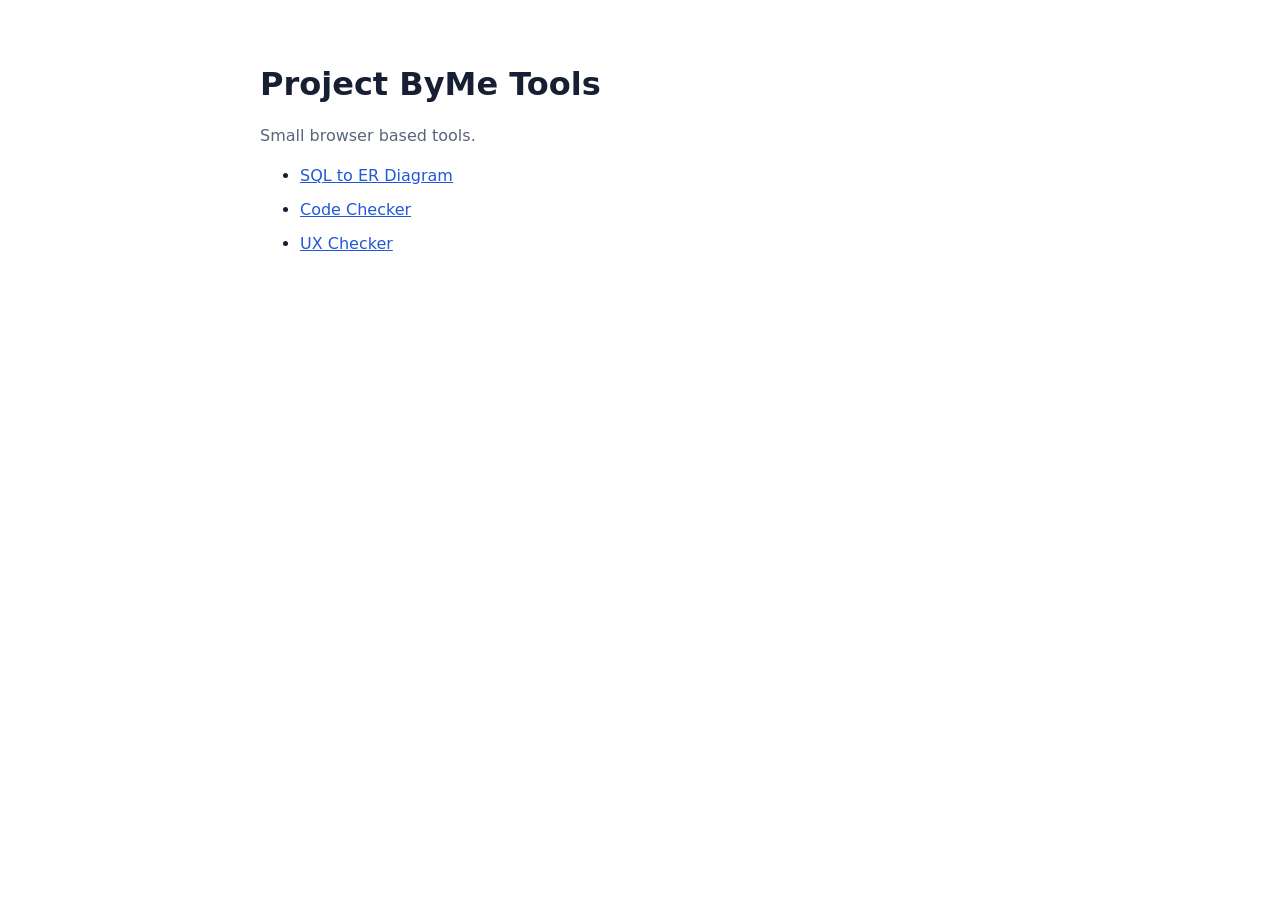
==== index.html @ 667dc9db "Initial commit" ====
<!doctype html>
<html lang="en">
<head>
  <meta charset="utf-8">
  <meta name="viewport" content="width=device-width, initial-scale=1">
  <title>Project ByMe Tools</title>
  <style>
    body { max-width: 760px; margin: 60px auto; padding: 0 20px; font: 16px/1.5 system-ui, sans-serif; color: #172033; }
    h1 { margin-bottom: 8px; }
    p { color: #596579; }
    a { color: #2457d6; }
    li { margin: 10px 0; }
  </style>
</head>
<body>
  <h1>Project ByMe Tools</h1>
  <p>Small browser based tools.</p>
  <ul>
    <li><a href="tools/er-diagram.html">SQL to ER Diagram</a></li>
    <li><a href="tools/code-checker.html">Code Checker</a></li>
    <li><a href="tools/ux-checker.html">UX Checker</a></li>
  </ul>
</body>
</html>
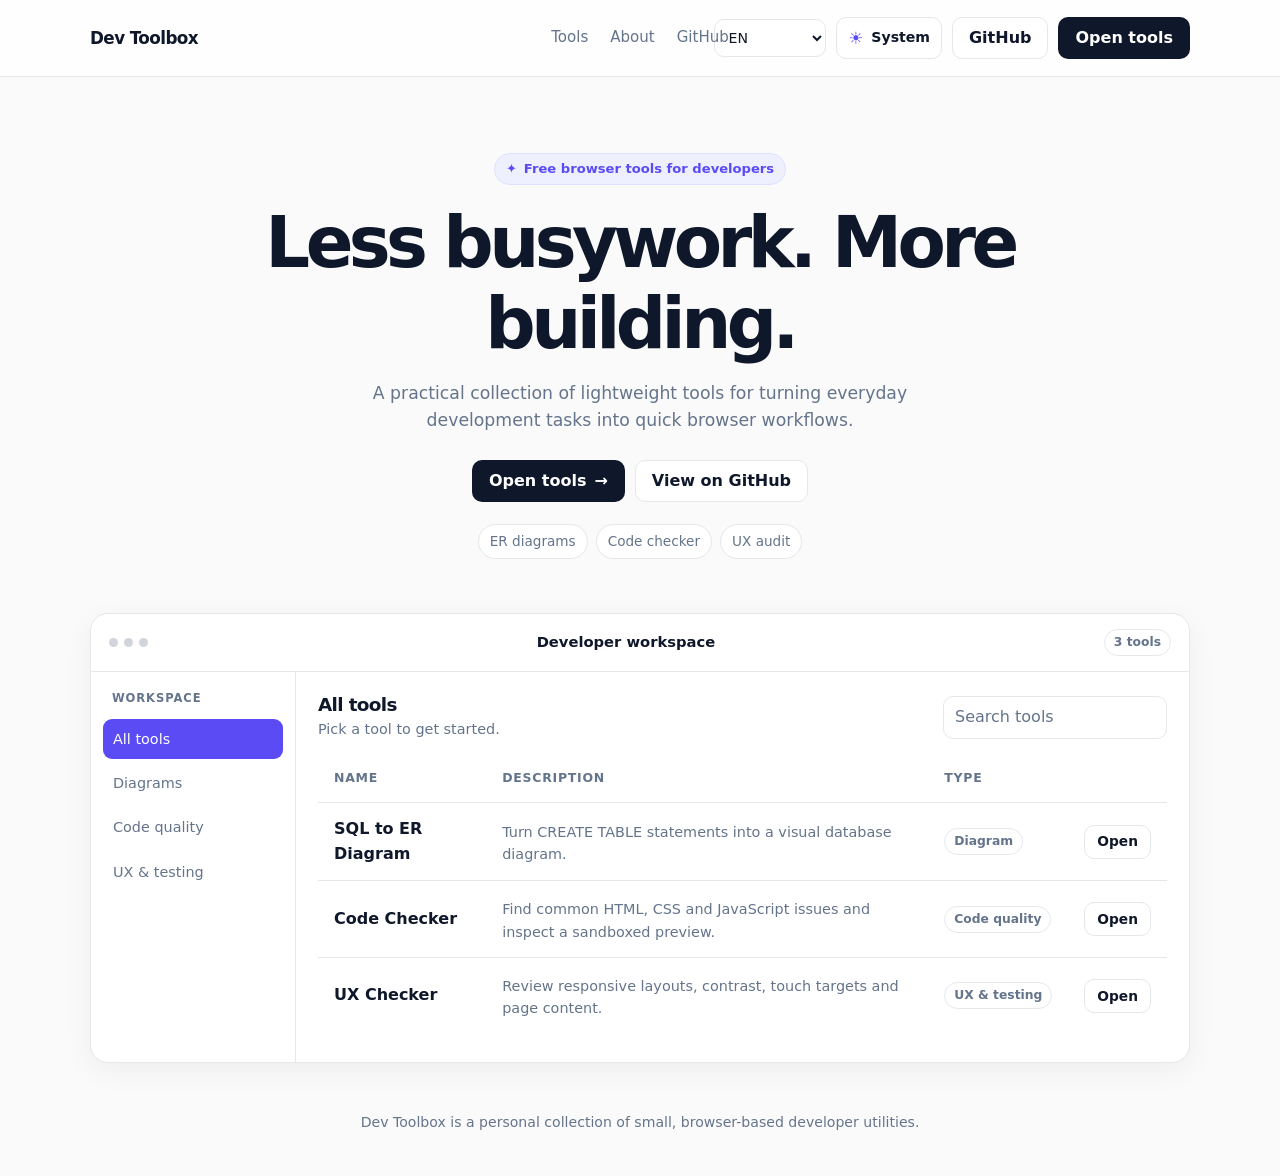
==== commit 0330c084: "Sync latest UI" ====
--- a/index.html
+++ b/index.html
@@ -3,22 +3,153 @@
 <head>
   <meta charset="utf-8">
   <meta name="viewport" content="width=device-width, initial-scale=1">
-  <title>Project ByMe Tools</title>
-  <style>
-    body { max-width: 760px; margin: 60px auto; padding: 0 20px; font: 16px/1.5 system-ui, sans-serif; color: #172033; }
-    h1 { margin-bottom: 8px; }
-    p { color: #596579; }
-    a { color: #2457d6; }
-    li { margin: 10px 0; }
-  </style>
+  <meta name="description" content="A small collection of free browser tools for developers.">
+  <script>(function(){var theme='system';try{var saved=localStorage.getItem('dev-toolbox-theme');if(saved==='light'||saved==='dark'||saved==='system')theme=saved;}catch(e){}document.documentElement.setAttribute('data-theme',theme);var lang='en';try{var l=localStorage.getItem('dev-toolbox-language');if(l==='th'||l==='zh-CN')lang=l;else if(!l){var b=(navigator.language||'').toLowerCase();lang=b.indexOf('th')===0?'th':b.indexOf('zh')===0?'zh-CN':'en';}}catch(e){}document.documentElement.lang=lang;}());</script>
+  <script defer src="assets/i18n.js"></script>
+  <title>Dev Toolbox — Browser tools for developers</title>
+  <link rel="stylesheet" href="assets/style.css">
 </head>
-<body>
-  <h1>Project ByMe Tools</h1>
-  <p>Small browser based tools.</p>
-  <ul>
-    <li><a href="tools/er-diagram.html">SQL to ER Diagram</a></li>
-    <li><a href="tools/code-checker.html">Code Checker</a></li>
-    <li><a href="tools/ux-checker.html">UX Checker</a></li>
-  </ul>
+<body class="landing-page">
+  <header class="top-nav">
+    <div class="container nav-inner">
+      <a class="brand" href="index.html">Dev Toolbox</a>
+      <nav class="nav-links" aria-label="Main navigation" data-i18n-aria="Main navigation">
+        <a href="#tools" data-i18n="Tools">Tools</a>
+        <a href="#about" data-i18n="About">About</a>
+        <a href="https://github.com/">GitHub</a>
+      </nav>
+      <div class="nav-actions">
+        <select class="language-select" aria-label="Language" data-i18n-aria="Language"><option value="en">EN</option><option value="th">ไทย</option><option value="zh-CN">中文</option></select>
+        <button class="theme-button" type="button" aria-label="Theme: System" data-i18n-aria="Theme"><span class="theme-icon" aria-hidden="true">◐</span><span class="theme-label" data-i18n="System">System</span></button>
+        <a class="button button-secondary" href="https://github.com/" data-i18n="GitHub">GitHub</a>
+        <a class="button button-primary" href="#tools" data-i18n="Open tools">Open tools</a>
+      </div>
+    </div>
+  </header>
+
+  <main>
+    <section class="hero container" aria-labelledby="hero-heading">
+      <span class="badge"><span aria-hidden="true">✦</span> <span data-i18n="Free browser tools for developers">Free browser tools for developers</span></span>
+      <h1 id="hero-heading" data-i18n="Less busywork. More building.">Less busywork.<br><span>More building.</span></h1>
+      <p class="hero-copy" data-i18n="A practical collection of lightweight tools for turning everyday development tasks into quick browser workflows.">A practical collection of lightweight tools for turning everyday development tasks into quick browser workflows.</p>
+      <div class="hero-actions">
+        <a class="button button-primary" href="#tools"><span data-i18n="Open tools">Open tools</span> <span aria-hidden="true">→</span></a>
+        <a class="button button-secondary" href="https://github.com/" data-i18n="View on GitHub">View on GitHub</a>
+      </div>
+      <div class="chips" aria-label="Tool highlights">
+        <span class="chip" data-i18n="ER diagrams">ER diagrams</span>
+        <span class="chip" data-i18n="Code checker">Code checker</span>
+        <span class="chip" data-i18n="UX audit">UX audit</span>
+      </div>
+    </section>
+
+    <section id="tools" class="container" aria-labelledby="tools-heading">
+      <div class="tool-window card">
+        <div class="window-bar">
+          <div class="window-dots" aria-hidden="true"><i></i><i></i><i></i></div>
+          <div class="window-title" data-i18n="Developer workspace">Developer workspace</div>
+          <span class="pill" data-i18n="3 tools">3 tools</span>
+        </div>
+        <div class="window-layout">
+          <aside class="tool-sidebar" aria-label="Tool categories" data-i18n-aria="Tool categories">
+            <p class="sidebar-label" data-i18n="Workspace">Workspace</p>
+            <button class="sidebar-item active" type="button" data-category="all" aria-pressed="true" data-i18n="All tools">All tools</button>
+            <button class="sidebar-item" type="button" data-category="diagram" aria-pressed="false" data-i18n="Diagrams">Diagrams</button>
+            <button class="sidebar-item" type="button" data-category="code" aria-pressed="false" data-i18n="Code quality">Code quality</button>
+            <button class="sidebar-item" type="button" data-category="ux" aria-pressed="false" data-i18n="UX & testing">UX &amp; testing</button>
+          </aside>
+          <div class="window-content">
+            <div class="table-toolbar">
+              <div>
+                <h2 id="tools-heading" data-i18n="All tools">All tools</h2>
+                <p class="tool-description" data-i18n="Pick a tool to get started.">Pick a tool to get started.</p>
+              </div>
+              <label class="search-box">
+                <span class="visually-hidden" data-i18n="Search tools">Search tools</span>
+                <input id="tool-search" type="search" placeholder="Search tools…" data-i18n-placeholder="Search tools" autocomplete="off">
+              </label>
+            </div>
+            <table class="tool-table">
+              <thead><tr><th scope="col" data-i18n="Name">Name</th><th scope="col" data-i18n="Description">Description</th><th scope="col" data-i18n="Type">Type</th><th scope="col"><span class="visually-hidden" data-i18n="Open">Open</span></th></tr></thead>
+              <tbody id="tool-rows">
+                <tr data-category="diagram">
+                  <td data-label="Name" data-i18n-label="Name"><a class="tool-name" href="tools/er-diagram.html" data-i18n="SQL to ER Diagram">SQL to ER Diagram</a></td>
+                  <td data-label="Description" data-i18n-label="Description"><p class="tool-description" data-i18n="Turn CREATE TABLE statements into a visual database diagram.">Turn CREATE TABLE statements into a visual database diagram.</p></td>
+                  <td data-label="Type" data-i18n-label="Type"><span class="pill" data-i18n="Diagram">Diagram</span></td>
+                  <td data-label=""><a class="button button-secondary open-link" href="tools/er-diagram.html" data-i18n="Open">Open</a></td>
+                </tr>
+                <tr data-category="code">
+                  <td data-label="Name" data-i18n-label="Name"><a class="tool-name" href="tools/code-checker.html" data-i18n="Code Checker">Code Checker</a></td>
+                  <td data-label="Description" data-i18n-label="Description"><p class="tool-description" data-i18n="Find common HTML, CSS and JavaScript issues and inspect a sandboxed preview.">Find common HTML, CSS and JavaScript issues and inspect a sandboxed preview.</p></td>
+                  <td data-label="Type" data-i18n-label="Type"><span class="pill" data-i18n="Code quality">Code quality</span></td>
+                  <td data-label=""><a class="button button-secondary open-link" href="tools/code-checker.html" data-i18n="Open">Open</a></td>
+                </tr>
+                <tr data-category="ux">
+                  <td data-label="Name" data-i18n-label="Name"><a class="tool-name" href="tools/ux-checker.html" data-i18n="UX Checker">UX Checker</a></td>
+                  <td data-label="Description" data-i18n-label="Description"><p class="tool-description" data-i18n="Review responsive layouts, contrast, touch targets and page content.">Review responsive layouts, contrast, touch targets and page content.</p></td>
+                  <td data-label="Type" data-i18n-label="Type"><span class="pill" data-i18n="UX & testing">UX &amp; testing</span></td>
+                  <td data-label=""><a class="button button-secondary open-link" href="tools/ux-checker.html" data-i18n="Open">Open</a></td>
+                </tr>
+              </tbody>
+            </table>
+            <p id="no-tools" class="empty-state" hidden data-i18n="No tools match that search.">No tools match that search.</p>
+          </div>
+        </div>
+      </div>
+    </section>
+  </main>
+
+  <footer id="about" class="landing-footer container">
+    <p data-i18n="Dev Toolbox is a personal collection of small, browser-based developer utilities.">Dev Toolbox is a personal collection of small, browser-based developer utilities.</p>
+  </footer>
+
+  <script>
+    const search = document.getElementById('tool-search');
+    const rows = [...document.querySelectorAll('#tool-rows tr')];
+    const categoryButtons = [...document.querySelectorAll('.sidebar-item')];
+    const heading = document.getElementById('tools-heading');
+    const noTools = document.getElementById('no-tools');
+    let activeCategory = 'all';
+
+    function filterTools() {
+      const query = search.value.trim().toLowerCase();
+      let visibleCount = 0;
+      for (const row of rows) {
+        const categoryMatches = activeCategory === 'all' || row.dataset.category === activeCategory;
+        const searchMatches = row.textContent.toLowerCase().includes(query);
+        row.hidden = !(categoryMatches && searchMatches);
+        if (!row.hidden) visibleCount++;
+      }
+      noTools.hidden = visibleCount > 0;
+    }
+
+    search.addEventListener('input', filterTools);
+    categoryButtons.forEach(button => button.addEventListener('click', () => {
+      activeCategory = button.dataset.category;
+      categoryButtons.forEach(item => {
+        item.classList.toggle('active', item === button);
+        item.setAttribute('aria-pressed', String(item === button));
+      });
+      heading.textContent = button.textContent.trim();
+      filterTools();
+    }));
+
+    (function(){
+      const root=document.documentElement;
+      const button=document.querySelector('.theme-button');
+      const icon=button.querySelector('.theme-icon');
+      const label=button.querySelector('.theme-label');
+      const order=['system','light','dark'];
+      const media=window.matchMedia('(prefers-color-scheme: dark)');
+      let preference=root.getAttribute('data-theme')||'system';
+      function resolved(){return preference==='system'?(media.matches?'dark':'light'):preference;}
+      function refresh(){const next=order[(order.indexOf(preference)+1)%order.length];label.textContent=preference[0].toUpperCase()+preference.slice(1);icon.textContent=resolved()==='dark'?'☾':'☀';button.setAttribute('aria-label',`Theme: ${preference}. Activate to switch to ${next}.`);button.title=`Current theme: ${preference}`;}
+      function apply(value,save){preference=value;root.setAttribute('data-theme',value);if(save){try{localStorage.setItem('dev-toolbox-theme',value);}catch(e){}}refresh();window.dispatchEvent(new CustomEvent('toolbox-theme-change',{detail:{preference,resolvedTheme:resolved()}}));}
+      button.addEventListener('click',()=>apply(order[(order.indexOf(preference)+1)%order.length],true));
+      if(media.addEventListener)media.addEventListener('change',()=>{if(preference==='system'){refresh();window.dispatchEvent(new CustomEvent('toolbox-theme-change',{detail:{preference,resolvedTheme:resolved()}}));}});
+      else if(media.addListener)media.addListener(()=>{if(preference==='system')refresh();});
+      refresh();
+    }());
+  </script>
 </body>
 </html>
--- a/assets/style.css
+++ b/assets/style.css
@@ -0,0 +1,272 @@
+:root {
+  color-scheme: light;
+  --background: #fafafa;
+  --surface: #ffffff;
+  --border: #e5e7eb;
+  --text: #0f172a;
+  --muted-text: #64748b;
+  --accent: #5b4bf5;
+  --accent-soft: #eef0ff;
+  --success: #16a34a;
+  --warning: #d97706;
+  --error: #dc2626;
+  --shadow: 0 8px 28px rgb(15 23 42 / 5%);
+  --font-stack: system-ui, "Segoe UI", "Leelawadee UI", "Noto Sans Thai", "Microsoft YaHei", "PingFang SC", "Noto Sans SC", sans-serif;
+  --primary-button-bg: #0f172a;
+  --primary-button-text: #ffffff;
+  --secondary-button-bg: #ffffff;
+  --secondary-button-text: #0f172a;
+  --disabled-bg: #f1f5f9;
+  --disabled-text: #475569;
+  --code-bg: #111827;
+  --code-text: #f8fafc;
+  --warning-text: #92400e;
+  --warning-soft: #fff7ed;
+  --error-text: #b91c1c;
+  --error-soft: #fef2f2;
+  --success-text: #15803d;
+  --success-soft: #f0fdf4;
+  --highlight: #d97706;
+  --accent-ink: #ffffff;
+  --accent-hover: #4838e2;
+  --accent-border: #dfe2ff;
+  --border-hover: #cbd5e1;
+  --chrome-dot: #d1d5db;
+  --dark-background: #0b1020;
+  --dark-surface: #111827;
+  --dark-border: #334155;
+  --dark-text: #f1f5f9;
+  --dark-muted-text: #c1cad8;
+  --dark-accent: #a79bff;
+  --dark-accent-soft: #29264e;
+  --dark-success: #4ade80;
+  --dark-warning: #fbbf24;
+  --dark-error: #f87171;
+  --dark-primary-button-bg: #f8fafc;
+  --dark-primary-button-text: #0f172a;
+  --dark-secondary-button-bg: #111827;
+  --dark-secondary-button-text: #f1f5f9;
+  --dark-disabled-bg: #273244;
+  --dark-disabled-text: #c1cad8;
+  --dark-code-bg: #080c15;
+  --dark-code-text: #f8fafc;
+  --dark-warning-text: #fde68a;
+  --dark-warning-soft: #302713;
+  --dark-error-text: #fca5a5;
+  --dark-error-soft: #3b1d26;
+  --dark-success-text: #86efac;
+  --dark-success-soft: #123321;
+  --dark-highlight: #fbbf24;
+  --dark-accent-ink: #0b1020;
+  --dark-accent-hover: #b4aaff;
+  --dark-accent-border: #3b3b63;
+  --dark-border-hover: #64748b;
+  --dark-chrome-dot: #475569;
+  --primary-button-hover: #1e293b;
+  --dark-primary-button-hover: #e2e8f0;
+}
+
+* { box-sizing: border-box; }
+html { min-height: 100vh; scroll-behavior: smooth; background: var(--background); }
+body { min-height: 100vh; margin: 0; background: var(--background); color: var(--text); font: 16px/1.55 var(--font-stack); }
+h1, h2, h3, h4 { color: var(--text); letter-spacing: -.035em; line-height: 1.15; }
+p { color: var(--muted-text); }
+a { color: var(--accent); }
+button, input, select, textarea { font: inherit; }
+button { cursor: pointer; }
+label { color: var(--text); }
+input::placeholder, textarea::placeholder { color: var(--muted-text); opacity: 1; }
+select option { background: var(--surface); color: var(--text); }
+
+.container { width: min(1100px, calc(100% - 40px)); margin-inline: auto; }
+.top-nav { position: relative; z-index: 2; border-bottom: 1px solid var(--border); background: color-mix(in srgb, var(--surface) 88%, transparent); }
+.nav-inner { position: relative; min-height: 76px; display: flex; align-items: center; justify-content: space-between; gap: 24px; }
+.brand { color: var(--text); font-size: 1.05rem; font-weight: 750; letter-spacing: -.035em; text-decoration: none; white-space: nowrap; }
+.nav-links { position: absolute; left: 50%; transform: translateX(-50%); display: flex; align-items: center; gap: 22px; }
+.nav-actions { display: flex; align-items: center; gap: 22px; }
+.nav-links a { color: var(--muted-text); font-size: .94rem; text-decoration: none; }
+.nav-links a:hover { color: var(--text); }
+.nav-actions { gap: 10px; }
+.button { display: inline-flex; min-height: 42px; align-items: center; justify-content: center; gap: 8px; border: 1px solid transparent; border-radius: 10px; padding: 9px 16px; font-weight: 650; line-height: 1.2; text-decoration: none; transition: transform .15s ease, background-color .15s ease, border-color .15s ease; }
+.button:hover { transform: translateY(-1px); }
+.button-primary { background: var(--primary-button-bg); color: var(--primary-button-text); }
+.button-primary:hover { background: var(--primary-button-hover); }
+.button-secondary { border-color: var(--border); background: var(--secondary-button-bg); color: var(--secondary-button-text); }
+.button-secondary:hover { border-color: var(--border-hover); background: var(--background); }
+.button-accent { background: var(--accent); color: var(--accent-ink); }
+.button-accent:hover { background: var(--accent-hover); }
+.badge { display: inline-flex; align-items: center; gap: 7px; border: 1px solid var(--accent-border); border-radius: 999px; padding: 5px 11px; background: var(--accent-soft); color: var(--accent); font-size: .82rem; font-weight: 650; }
+.chips { display: flex; flex-wrap: wrap; justify-content: center; gap: 8px; }
+.chip { border: 1px solid var(--border); border-radius: 999px; padding: 6px 11px; background: var(--surface); color: var(--muted-text); font-size: .85rem; }
+.tabs { display: flex; flex-wrap: wrap; gap: 6px; }
+.tab { border: 1px solid transparent; border-radius: 9px; padding: 8px 12px; background: transparent; color: var(--muted-text); font-weight: 600; }
+.tab[aria-selected="true"], .tab.active { background: var(--accent); color: var(--accent-ink); }
+input, select, textarea { width: 100%; border: 1px solid var(--border); border-radius: 10px; background: var(--surface); color: var(--text); }
+input, select { min-height: 42px; padding: 8px 11px; }
+textarea { padding: 12px; }
+input:focus, select:focus, textarea:focus { outline: 3px solid color-mix(in srgb, var(--accent) 22%, transparent); border-color: var(--accent); }
+.card { border: 1px solid var(--border); border-radius: 18px; background: var(--surface); box-shadow: var(--shadow); }
+.pill { display: inline-flex; align-items: center; border: 1px solid var(--border); border-radius: 999px; padding: 3px 9px; background: var(--surface); color: var(--muted-text); font-size: .77rem; font-weight: 600; white-space: nowrap; }
+.status-badge { display: inline-flex; align-items: center; border-radius: 999px; padding: 4px 9px; font-size: .78rem; font-weight: 650; }
+.status-badge.error { background: var(--error-soft); color: var(--error-text); }
+.status-badge.warning { background: var(--warning-soft); color: var(--warning-text); }
+.status-badge.pass { background: var(--success-soft); color: var(--success-text); }
+table { width: 100%; border-collapse: collapse; text-align: left; }
+th, td { padding: 14px 16px; border-bottom: 1px solid var(--border); vertical-align: middle; }
+th { color: var(--muted-text); font-size: .78rem; font-weight: 700; letter-spacing: .06em; text-transform: uppercase; }
+tbody tr:last-child td { border-bottom: 0; }
+
+/* Landing page */
+.landing-page { min-height: 100vh; }
+.hero { padding: 76px 0 46px; text-align: center; }
+.hero h1 { max-width: 820px; margin: 18px auto 15px; font-size: clamp(2.5rem, 6vw, 4.4rem); font-weight: 780; letter-spacing: -.065em; }
+.hero h1 span { color: var(--accent); }
+.hero-copy { max-width: 610px; margin: 0 auto; font-size: 1.08rem; }
+.hero-actions { display: flex; justify-content: center; flex-wrap: wrap; gap: 10px; margin: 26px 0 22px; }
+.tool-window { overflow: hidden; margin: 8px auto 0; }
+.window-bar { display: flex; min-height: 58px; align-items: center; justify-content: space-between; gap: 15px; border-bottom: 1px solid var(--border); padding: 10px 18px; }
+.window-title { color: var(--text); font-size: .92rem; font-weight: 700; }
+.window-dots { display: flex; gap: 6px; }
+.window-dots i { width: 9px; height: 9px; border-radius: 50%; background: var(--chrome-dot); }
+.window-layout { display: grid; grid-template-columns: 205px minmax(0, 1fr); min-height: 390px; }
+.tool-sidebar { display: flex; flex-direction: column; gap: 4px; border-right: 1px solid var(--border); padding: 18px 12px; }
+.sidebar-label { margin: 0 9px 7px; color: var(--muted-text); font-size: .72rem; font-weight: 700; letter-spacing: .08em; text-transform: uppercase; }
+.sidebar-item { width: 100%; border: 0; border-radius: 9px; padding: 9px 10px; background: transparent; color: var(--muted-text); font-size: .9rem; text-align: left; }
+.sidebar-item:hover { background: var(--background); color: var(--text); }
+.sidebar-item.active { background: var(--accent); color: var(--accent-ink); }
+.window-content { min-width: 0; padding: 22px; }
+.table-toolbar { display: flex; align-items: center; justify-content: space-between; gap: 18px; margin-bottom: 14px; }
+.table-toolbar h2 { margin: 0; font-size: 1.15rem; }
+.search-box { max-width: 280px; }
+.tool-name { color: var(--text); font-weight: 700; text-decoration: none; }
+.tool-name:hover { color: var(--accent); }
+.tool-description { margin: 3px 0 0; color: var(--muted-text); font-size: .9rem; }
+.empty-state { margin: 16px 0 0; padding: 14px; border: 1px dashed var(--border); border-radius: 12px; color: var(--muted-text); text-align: center; }
+.visually-hidden { position: absolute; width: 1px; height: 1px; padding: 0; margin: -1px; overflow: hidden; clip: rect(0, 0, 0, 0); white-space: nowrap; border: 0; }
+.open-link { min-height: 34px; padding: 7px 12px; font-size: .86rem; }
+.landing-footer { padding: 35px 0 28px; color: var(--muted-text); font-size: .88rem; text-align: center; }
+
+/* Existing tool pages */
+.tool-page { max-width: 1100px; min-height: 100vh; margin-inline: auto; padding: 28px 20px 56px; background: var(--background); color: var(--text); }
+.tool-top-nav { display: flex; min-height: 48px; align-items: center; justify-content: space-between; gap: 12px; margin: -8px 0 24px; }
+.tool-top-nav .back { margin: 0; }
+.tool-top-nav .brand { margin-right: auto; }
+.tool-page .tool-top-nav .brand { color: var(--text); }
+.theme-button { display: inline-flex; min-height: 38px; align-items: center; justify-content: center; gap: 7px; border: 1px solid var(--border); border-radius: 10px; padding: 7px 11px; background: var(--surface); color: var(--text); font-size: .88rem; font-weight: 650; cursor: pointer; }
+.tool-page .theme-button { min-height: 38px; border-color: var(--border); background: var(--surface); color: var(--text); }
+.theme-button:hover { border-color: var(--accent); }
+.language-select { width: auto; min-width: 112px; min-height: 38px; padding: 6px 10px; border: 1px solid var(--border); border-radius: 10px; background: var(--surface); color: var(--text); font-size: .88rem; }
+.nav-actions .language-select { min-width: 112px; }
+.theme-button .theme-icon { min-width: 1em; color: var(--accent); font-size: 1.05rem; text-align: center; }
+.tool-page h1 { margin-top: 0; font-size: clamp(1.8rem, 4vw, 2.35rem); font-weight: 750; letter-spacing: -.05em; }
+.tool-page h2, .tool-page h3 { font-weight: 700; letter-spacing: -.035em; }
+.tool-page p { color: var(--muted-text); }
+.tool-page a { color: var(--accent); }
+.tool-page button { min-height: 40px; border: 1px solid transparent; border-radius: 10px; padding: 9px 14px; background: var(--primary-button-bg); color: var(--primary-button-text); font-weight: 650; }
+.tool-page button.secondary, .tool-page .tabs button, .tool-page .filters button, .tool-page .width-switcher button { border-color: var(--border); background: var(--secondary-button-bg); color: var(--secondary-button-text); }
+.tool-page .tabs button[aria-selected="true"], .tool-page .filters button[aria-pressed="true"], .tool-page .width-switcher button[aria-pressed="true"] { border-color: var(--accent); background: var(--accent); color: var(--accent-ink); }
+.tool-page button:disabled { border-color: var(--border); background: var(--disabled-bg); color: var(--disabled-text); cursor: not-allowed; opacity: 1; }
+.tool-page textarea, .tool-page select, .tool-page input:not([type="checkbox"]) { border: 1px solid var(--border); border-radius: 10px; background: var(--surface); color: var(--text); }
+.tool-page input[type="checkbox"] { width: auto; min-height: 0; padding: 0; accent-color: var(--accent); }
+.tool-page textarea:focus, .tool-page select:focus, .tool-page input:focus { outline: 3px solid color-mix(in srgb, var(--accent) 22%, transparent); border-color: var(--accent); }
+.tool-page .panel, .tool-page .summary, .tool-page .issue, .tool-page .finding, .tool-page details.code-input { border: 1px solid var(--border); border-radius: 18px; background: var(--surface); box-shadow: var(--shadow); }
+.tool-page pre { border: 1px solid var(--border); border-radius: 12px; background: var(--code-bg); color: var(--code-text); }
+.tool-page .message.success { color: var(--success-text); }
+.tool-page .message:not(.success) { color: var(--error-text); }
+.tool-page .safety, .tool-page .preview-note { border: 1px solid var(--warning); border-radius: 12px; background: var(--warning-soft); color: var(--warning-text); }
+.tool-page .issue.error, .tool-page .finding.error { border-left-color: var(--error); }
+.tool-page .issue, .tool-page .finding { border-left-width: 4px; }
+.tool-page .issue.accessibility { border-left-color: var(--accent); }
+.tool-page .finding.passed { border-left-color: var(--success); }
+.tool-page .status { color: var(--muted-text); }
+
+@media (max-width: 800px) {
+  .nav-links { display: none; }
+  .nav-inner { min-height: 66px; }
+  .hero { padding-top: 58px; }
+  .window-layout { grid-template-columns: 1fr; }
+  .tool-sidebar { flex-direction: row; flex-wrap: wrap; border-right: 0; border-bottom: 1px solid var(--border); padding: 12px; }
+  .sidebar-label { width: 100%; }
+  .sidebar-item { width: auto; }
+}
+@media (max-width: 640px) {
+  .container { width: min(100% - 28px, 1100px); }
+  .nav-inner { flex-wrap: wrap; padding-block: 10px; }
+  .nav-actions { width: 100%; justify-content: flex-end; }
+  .nav-actions .button-secondary { display: none; }
+  .nav-actions .language-select { min-width: 94px; padding-inline: 7px; font-size: .8rem; }
+  .nav-actions .button { min-height: 38px; padding: 8px 11px; font-size: .86rem; }
+  .hero { padding: 48px 0 34px; }
+  .hero h1 { font-size: clamp(2.3rem, 11vw, 3.3rem); }
+  .hero-copy { font-size: 1rem; }
+  .window-bar { padding-inline: 13px; }
+  .window-content { padding: 15px 12px; }
+  .table-toolbar { align-items: stretch; flex-direction: column; gap: 11px; }
+  .search-box { max-width: none; }
+  .tool-table thead { position: absolute; width: 1px; height: 1px; overflow: hidden; clip: rect(0, 0, 0, 0); white-space: nowrap; }
+  .tool-table, .tool-table tbody, .tool-table tr, .tool-table td { display: block; width: 100%; }
+  .tool-table tr { margin: 0 0 10px; border: 1px solid var(--border); border-radius: 14px; padding: 4px 11px; }
+  .tool-table tr[hidden] { display: none; }
+  .tool-table td { display: grid; grid-template-columns: 82px minmax(0, 1fr); gap: 8px; border: 0; padding: 8px 0; }
+  .tool-table td::before { color: var(--muted-text); content: attr(data-label); font-size: .78rem; font-weight: 700; }
+  .tool-table td:last-child { display: flex; justify-content: flex-end; }
+  .tool-page { padding: 22px 14px 42px; }
+  .tool-top-nav { flex-wrap: wrap; }
+}
+
+@media (prefers-color-scheme: dark) {
+  :root[data-theme="system"] {
+    color-scheme: dark;
+    --background: var(--dark-background);
+    --surface: var(--dark-surface);
+    --border: var(--dark-border);
+    --text: var(--dark-text);
+    --muted-text: var(--dark-muted-text);
+    --accent: var(--dark-accent);
+    --accent-soft: var(--dark-accent-soft);
+    --success: var(--dark-success);
+    --warning: var(--dark-warning);
+    --error: var(--dark-error);
+    --shadow: 0 8px 28px rgb(0 0 0 / 18%);
+    --primary-button-bg: var(--dark-primary-button-bg);
+    --primary-button-text: var(--dark-primary-button-text);
+    --secondary-button-bg: var(--dark-secondary-button-bg);
+    --secondary-button-text: var(--dark-secondary-button-text);
+    --disabled-bg: var(--dark-disabled-bg);
+    --disabled-text: var(--dark-disabled-text);
+    --code-bg: var(--dark-code-bg);
+    --code-text: var(--dark-code-text);
+    --warning-text: var(--dark-warning-text);
+    --warning-soft: var(--dark-warning-soft);
+    --error-text: var(--dark-error-text);
+    --error-soft: var(--dark-error-soft);
+    --success-text: var(--dark-success-text);
+    --success-soft: var(--dark-success-soft);
+    --highlight: var(--dark-highlight);
+    --primary-button-hover: var(--dark-primary-button-hover);
+    --accent-ink: var(--dark-accent-ink);
+    --accent-hover: var(--dark-accent-hover);
+    --accent-border: var(--dark-accent-border);
+    --border-hover: var(--dark-border-hover);
+    --chrome-dot: var(--dark-chrome-dot);
+  }
+}
+
+:root[data-theme="light"] { color-scheme: light; }
+:root[data-theme="dark"] {
+  color-scheme: dark;
+  --background: var(--dark-background); --surface: var(--dark-surface); --border: var(--dark-border);
+  --text: var(--dark-text); --muted-text: var(--dark-muted-text); --accent: var(--dark-accent); --accent-soft: var(--dark-accent-soft);
+  --success: var(--dark-success); --warning: var(--dark-warning); --error: var(--dark-error); --shadow: 0 8px 28px rgb(0 0 0 / 18%);
+  --primary-button-bg: var(--dark-primary-button-bg); --primary-button-text: var(--dark-primary-button-text);
+  --secondary-button-bg: var(--dark-secondary-button-bg); --secondary-button-text: var(--dark-secondary-button-text);
+  --disabled-bg: var(--dark-disabled-bg); --disabled-text: var(--dark-disabled-text); --code-bg: var(--dark-code-bg); --code-text: var(--dark-code-text);
+  --warning-text: var(--dark-warning-text); --warning-soft: var(--dark-warning-soft); --error-text: var(--dark-error-text); --error-soft: var(--dark-error-soft);
+  --success-text: var(--dark-success-text); --success-soft: var(--dark-success-soft); --highlight: var(--dark-highlight); --primary-button-hover: var(--dark-primary-button-hover);
+  --accent-ink: var(--dark-accent-ink); --accent-hover: var(--dark-accent-hover); --accent-border: var(--dark-accent-border);
+  --border-hover: var(--dark-border-hover); --chrome-dot: var(--dark-chrome-dot);
+}
+:root[data-theme="system"] { color-scheme: light; }
+@media (prefers-color-scheme: dark) {
+  :root[data-theme="system"] { color-scheme: dark; }
+}
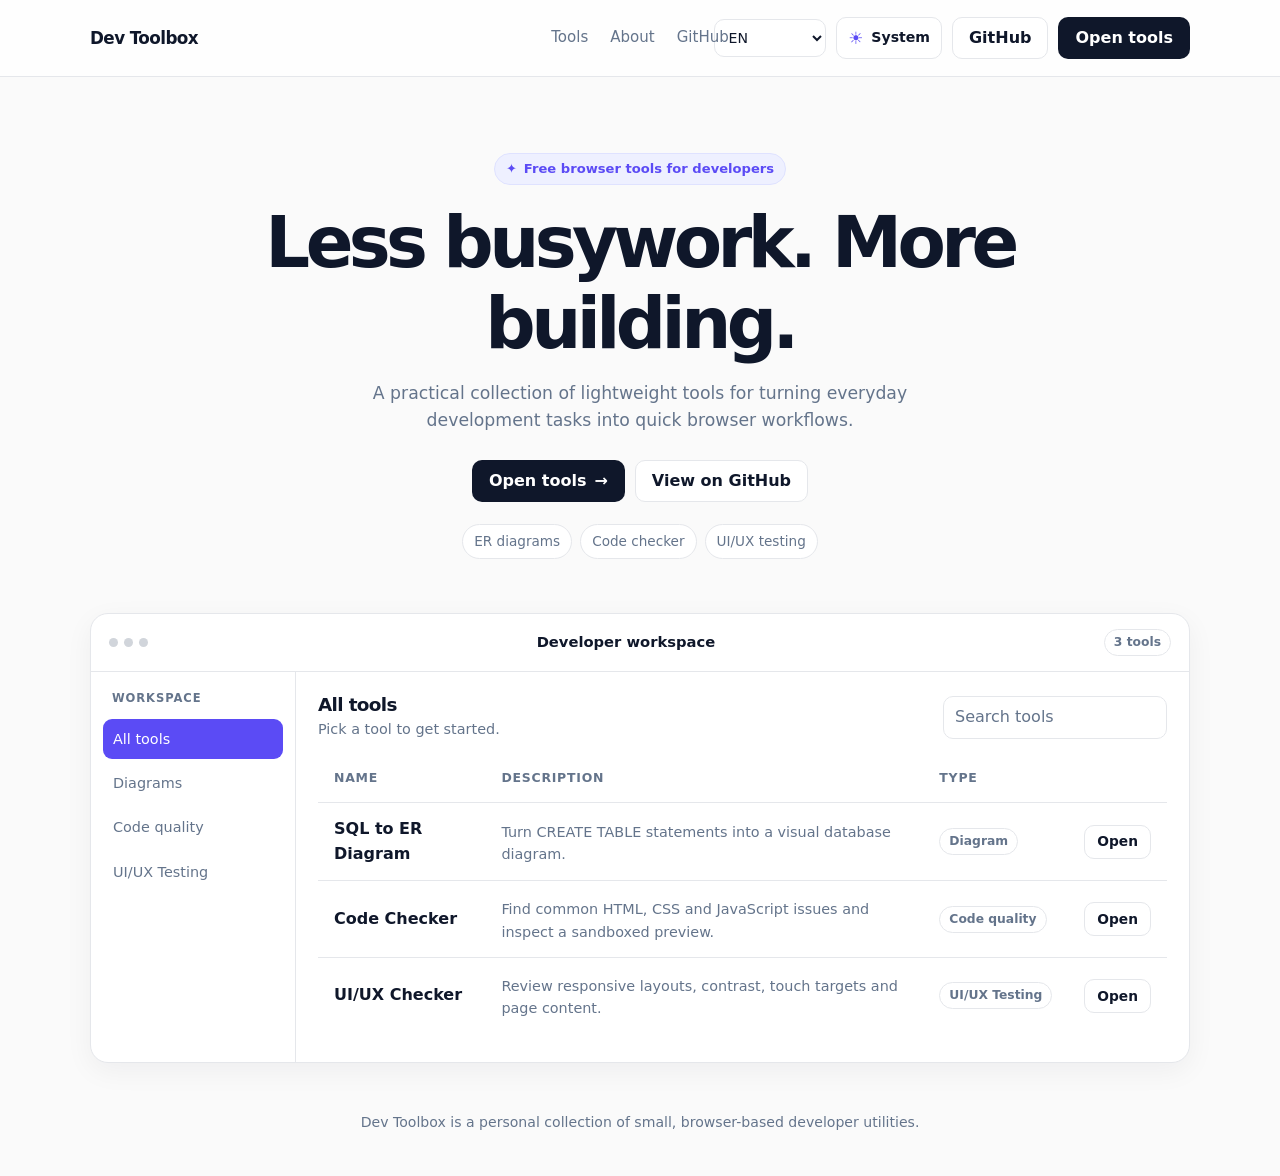
==== commit 6f83eb85: "Rename category to UI/UX Testing" ====
--- a/index.html
+++ b/index.html
@@ -8,8 +8,10 @@
   <script defer src="assets/i18n.js"></script>
   <title>Dev Toolbox — Browser tools for developers</title>
   <link rel="stylesheet" href="assets/style.css">
+  <script defer src="assets/glow.js"></script>
 </head>
 <body class="landing-page">
+  <div id="cursor-glow" aria-hidden="true"></div>
   <header class="top-nav">
     <div class="container nav-inner">
       <a class="brand" href="index.html">Dev Toolbox</a>
@@ -39,7 +41,7 @@
       <div class="chips" aria-label="Tool highlights">
         <span class="chip" data-i18n="ER diagrams">ER diagrams</span>
         <span class="chip" data-i18n="Code checker">Code checker</span>
-        <span class="chip" data-i18n="UX audit">UX audit</span>
+        <span class="chip" data-i18n="UI/UX testing">UI/UX testing</span>
       </div>
     </section>
 
@@ -56,7 +58,7 @@
             <button class="sidebar-item active" type="button" data-category="all" aria-pressed="true" data-i18n="All tools">All tools</button>
             <button class="sidebar-item" type="button" data-category="diagram" aria-pressed="false" data-i18n="Diagrams">Diagrams</button>
             <button class="sidebar-item" type="button" data-category="code" aria-pressed="false" data-i18n="Code quality">Code quality</button>
-            <button class="sidebar-item" type="button" data-category="ux" aria-pressed="false" data-i18n="UX & testing">UX &amp; testing</button>
+            <button class="sidebar-item" type="button" data-category="ux" aria-pressed="false" data-i18n="UI/UX Testing">UI/UX Testing</button>
           </aside>
           <div class="window-content">
             <div class="table-toolbar">
@@ -85,9 +87,9 @@
                   <td data-label=""><a class="button button-secondary open-link" href="tools/code-checker.html" data-i18n="Open">Open</a></td>
                 </tr>
                 <tr data-category="ux">
-                  <td data-label="Name" data-i18n-label="Name"><a class="tool-name" href="tools/ux-checker.html" data-i18n="UX Checker">UX Checker</a></td>
+                  <td data-label="Name" data-i18n-label="Name"><a class="tool-name" href="tools/ux-checker.html" data-i18n="UI/UX Checker">UI/UX Checker</a></td>
                   <td data-label="Description" data-i18n-label="Description"><p class="tool-description" data-i18n="Review responsive layouts, contrast, touch targets and page content.">Review responsive layouts, contrast, touch targets and page content.</p></td>
-                  <td data-label="Type" data-i18n-label="Type"><span class="pill" data-i18n="UX & testing">UX &amp; testing</span></td>
+                  <td data-label="Type" data-i18n-label="Type"><span class="pill" data-i18n="UI/UX Testing">UI/UX Testing</span></td>
                   <td data-label=""><a class="button button-secondary open-link" href="tools/ux-checker.html" data-i18n="Open">Open</a></td>
                 </tr>
               </tbody>
--- a/assets/style.css
+++ b/assets/style.css
@@ -66,9 +66,21 @@
   --dark-primary-button-hover: #e2e8f0;
 }
 
+/* Cursor glow values by theme. */
+:root { --glow-size: 420px; --glow-color: #5b4bf5; --glow-opacity: .30; }
+:root[data-theme="dark"] { --glow-size: 420px; --glow-color: #ffffff; --glow-opacity: .14; }
+@media (prefers-color-scheme: dark) {
+  :root[data-theme="system"] { --glow-size: 420px; --glow-color: #ffffff; --glow-opacity: .14; }
+}
+
 * { box-sizing: border-box; }
 html { min-height: 100vh; scroll-behavior: smooth; background: var(--background); }
 body { min-height: 100vh; margin: 0; background: var(--background); color: var(--text); font: 16px/1.55 var(--font-stack); }
+body > :not(#cursor-glow) { position: relative; z-index: 1; }
+#cursor-glow { position: fixed; z-index: 0; top: 0; left: 0; width: var(--glow-size); height: var(--glow-size); border-radius: 50%; pointer-events: none; opacity: 0; background: radial-gradient(circle, var(--glow-color) 0%, transparent 68%); transform: translate3d(-1000px, -1000px, 0); transition: opacity 220ms ease; will-change: transform; }
+#cursor-glow.is-visible { opacity: var(--glow-opacity); }
+@media (hover: hover) and (pointer: fine) { #cursor-glow { display: block; } }
+@media (hover: none), (pointer: coarse), (prefers-reduced-motion: reduce) { #cursor-glow { display: none; } }
 h1, h2, h3, h4 { color: var(--text); letter-spacing: -.035em; line-height: 1.15; }
 p { color: var(--muted-text); }
 a { color: var(--accent); }
